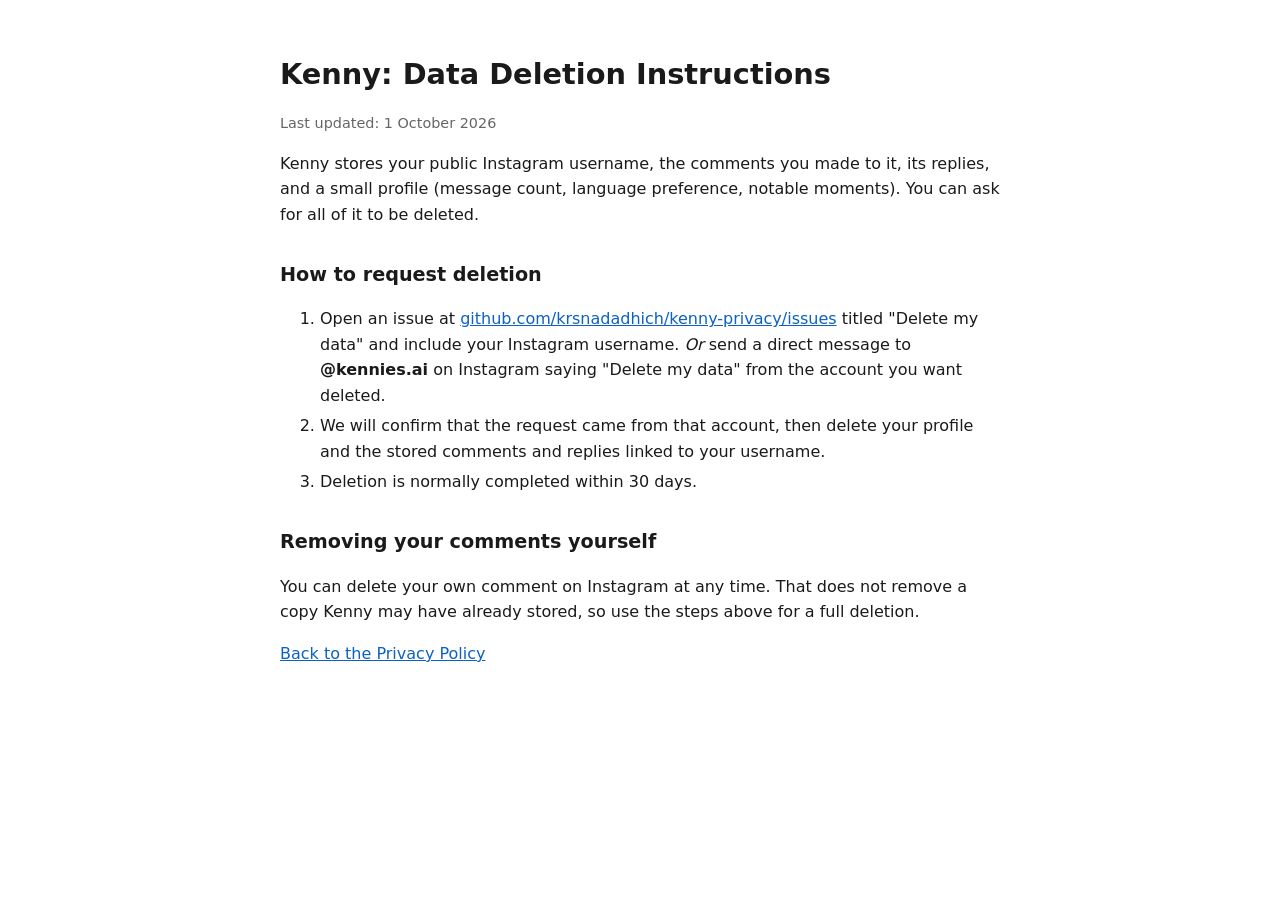
==== data-deletion.html @ 609c929e "Add Kenny privacy policy and data deletion pages" ====
<!doctype html>
<html lang="en">
<head>
<meta charset="utf-8">
<meta name="viewport" content="width=device-width,initial-scale=1">
<title>Kenny Data Deletion Instructions</title>
<link rel="stylesheet" href="style.css">
</head>
<body>
<h1>Kenny: Data Deletion Instructions</h1>
<p class="meta">Last updated: 1 October 2026</p>

<p>Kenny stores your public Instagram username, the comments you made to it, its replies, and a small profile (message count, language preference, notable moments). You can ask for all of it to be deleted.</p>

<h2>How to request deletion</h2>
<ol>
<li>Open an issue at <a href="https://github.com/krsnadadhich/kenny-privacy/issues">github.com/krsnadadhich/kenny-privacy/issues</a> titled "Delete my data" and include your Instagram username. <em>Or</em> send a direct message to <strong>@kennies.ai</strong> on Instagram saying "Delete my data" from the account you want deleted.</li>
<li>We will confirm that the request came from that account, then delete your profile and the stored comments and replies linked to your username.</li>
<li>Deletion is normally completed within 30 days.</li>
</ol>

<h2>Removing your comments yourself</h2>
<p>You can delete your own comment on Instagram at any time. That does not remove a copy Kenny may have already stored, so use the steps above for a full deletion.</p>

<p><a href="index.html">Back to the Privacy Policy</a></p>
</body>
</html>
---- style.css ----
body{font-family:system-ui,-apple-system,Segoe UI,Roboto,sans-serif;line-height:1.6;max-width:720px;margin:0 auto;padding:2rem 1.25rem;color:#1a1a1a;background:#fff}
h1{font-size:1.8rem;margin-bottom:.25rem}h2{font-size:1.2rem;margin-top:2rem}
.meta{color:#666;font-size:.9rem}a{color:#0b61c4}li{margin:.3rem 0}
@media(prefers-color-scheme:dark){body{background:#121212;color:#e6e6e6}.meta{color:#999}a{color:#6ab0ff}}
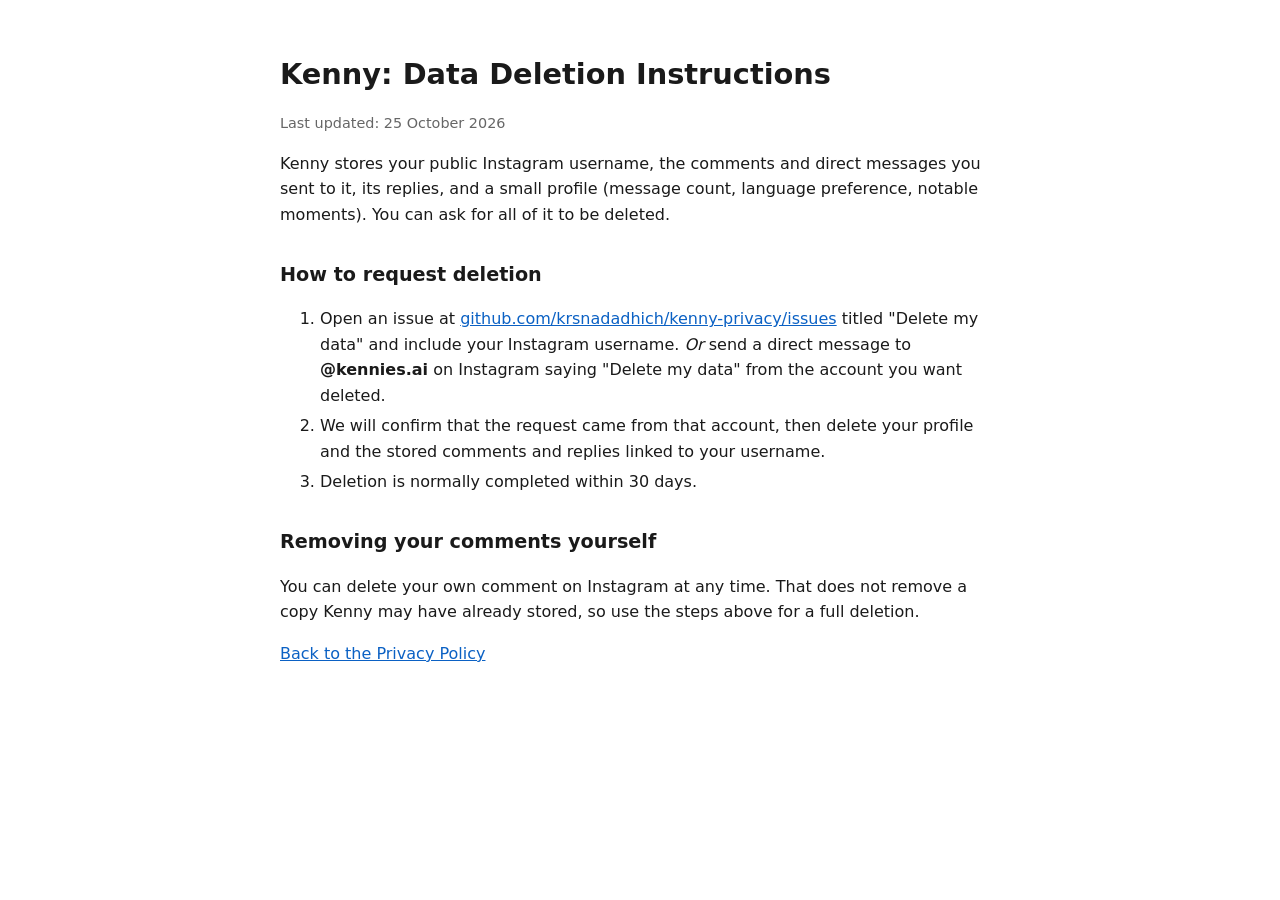
==== commit e678ea99: "Update privacy policy: DMs, images, autonomy, providers Co-Authored-By: Claude Sonnet 5.5 <noreply@a" ====
--- a/data-deletion.html
+++ b/data-deletion.html
@@ -8,9 +8,9 @@
 </head>
 <body>
 <h1>Kenny: Data Deletion Instructions</h1>
-<p class="meta">Last updated: 1 October 2026</p>
+<p class="meta">Last updated: 25 October 2026</p>
 
-<p>Kenny stores your public Instagram username, the comments you made to it, its replies, and a small profile (message count, language preference, notable moments). You can ask for all of it to be deleted.</p>
+<p>Kenny stores your public Instagram username, the comments and direct messages you sent to it, its replies, and a small profile (message count, language preference, notable moments). You can ask for all of it to be deleted.</p>
 
 <h2>How to request deletion</h2>
 <ol>
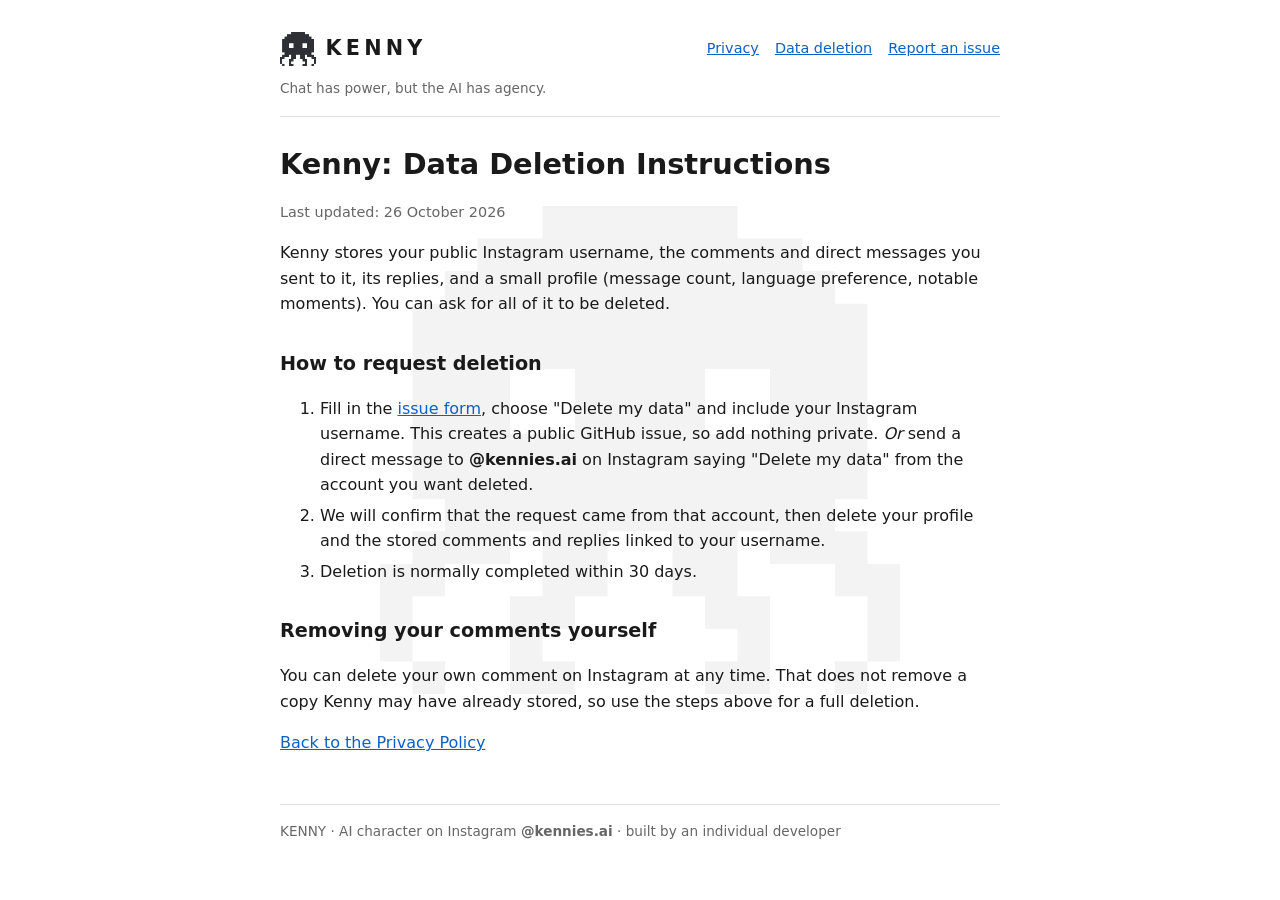
==== commit 0735e28b: "Add Kenny branding, logo background and GitHub issue form Co-Authored-By: Claude Sonnet 5.5 <noreply" ====
--- a/data-deletion.html
+++ b/data-deletion.html
@@ -5,16 +5,18 @@
 <meta name="viewport" content="width=device-width,initial-scale=1">
 <title>Kenny Data Deletion Instructions</title>
 <link rel="stylesheet" href="style.css">
+<link rel="icon" href="kenny-logo.png">
 </head>
 <body>
+<header class="brand"><a class="logo" href="index.html"><img src="kenny-logo.png" alt=""><span class="word">KENNY</span></a><nav><a href="index.html">Privacy</a><a href="data-deletion.html">Data deletion</a><a href="report.html">Report an issue</a></nav><span class="tag">Chat has power, but the AI has agency.</span></header>
 <h1>Kenny: Data Deletion Instructions</h1>
-<p class="meta">Last updated: 25 October 2026</p>
+<p class="meta">Last updated: 26 October 2026</p>
 
 <p>Kenny stores your public Instagram username, the comments and direct messages you sent to it, its replies, and a small profile (message count, language preference, notable moments). You can ask for all of it to be deleted.</p>
 
 <h2>How to request deletion</h2>
 <ol>
-<li>Open an issue at <a href="https://github.com/krsnadadhich/kenny-privacy/issues">github.com/krsnadadhich/kenny-privacy/issues</a> titled "Delete my data" and include your Instagram username. <em>Or</em> send a direct message to <strong>@kennies.ai</strong> on Instagram saying "Delete my data" from the account you want deleted.</li>
+<li>Fill in the <a href="report.html">issue form</a>, choose "Delete my data" and include your Instagram username. This creates a public GitHub issue, so add nothing private. <em>Or</em> send a direct message to <strong>@kennies.ai</strong> on Instagram saying "Delete my data" from the account you want deleted.</li>
 <li>We will confirm that the request came from that account, then delete your profile and the stored comments and replies linked to your username.</li>
 <li>Deletion is normally completed within 30 days.</li>
 </ol>
@@ -23,5 +25,6 @@
 <p>You can delete your own comment on Instagram at any time. That does not remove a copy Kenny may have already stored, so use the steps above for a full deletion.</p>
 
 <p><a href="index.html">Back to the Privacy Policy</a></p>
+<footer>KENNY &middot; AI character on Instagram <strong>@kennies.ai</strong> &middot; built by an individual developer</footer>
 </body>
 </html>
--- a/style.css
+++ b/style.css
@@ -2,3 +2,19 @@
 h1{font-size:1.8rem;margin-bottom:.25rem}h2{font-size:1.2rem;margin-top:2rem}
 .meta{color:#666;font-size:.9rem}a{color:#0b61c4}li{margin:.3rem 0}
 @media(prefers-color-scheme:dark){body{background:#121212;color:#e6e6e6}.meta{color:#999}a{color:#6ab0ff}}
+body{position:relative}
+body::before{content:"";position:fixed;inset:0;z-index:-1;pointer-events:none;background:#1a1a1a;opacity:.05;-webkit-mask:url(kenny-logo.png) center/min(70vmin,520px) no-repeat;mask:url(kenny-logo.png) center/min(70vmin,520px) no-repeat}
+@media(prefers-color-scheme:dark){body::before{background:#f3f0e8;opacity:.07}}
+.brand{display:flex;align-items:center;gap:.75rem;padding-bottom:1rem;border-bottom:1px solid rgba(128,128,128,.25);margin-bottom:1.5rem;flex-wrap:wrap}
+.brand a.logo{display:flex;align-items:center;gap:.6rem;text-decoration:none;color:inherit}
+.brand img{width:36px;height:auto;filter:invert(.85)}
+.brand .word{font-weight:800;letter-spacing:.2em;font-size:1.3rem}
+.brand .tag{color:#666;font-size:.85rem;flex-basis:100%}
+.brand nav{margin-left:auto;display:flex;gap:1rem;font-size:.9rem}
+footer{margin-top:3rem;padding-top:1rem;border-top:1px solid rgba(128,128,128,.25);color:#666;font-size:.85rem}
+form{display:grid;gap:1rem;margin-top:1.5rem}
+label{display:grid;gap:.3rem;font-weight:600;font-size:.95rem}
+input,select,textarea,button{font:inherit;padding:.6rem .75rem;border:1px solid rgba(128,128,128,.5);border-radius:6px;background:transparent;color:inherit}
+button{background:#1a1a1a;color:#f3f0e8;font-weight:700;cursor:pointer;border-color:#1a1a1a}
+.notice{border:1px solid rgba(128,128,128,.4);border-radius:6px;padding:.75rem 1rem;font-size:.92rem}
+@media(prefers-color-scheme:dark){.brand img{filter:none}.brand .tag,footer{color:#999}button{background:#f3f0e8;color:#121212}select option{background:#121212}}
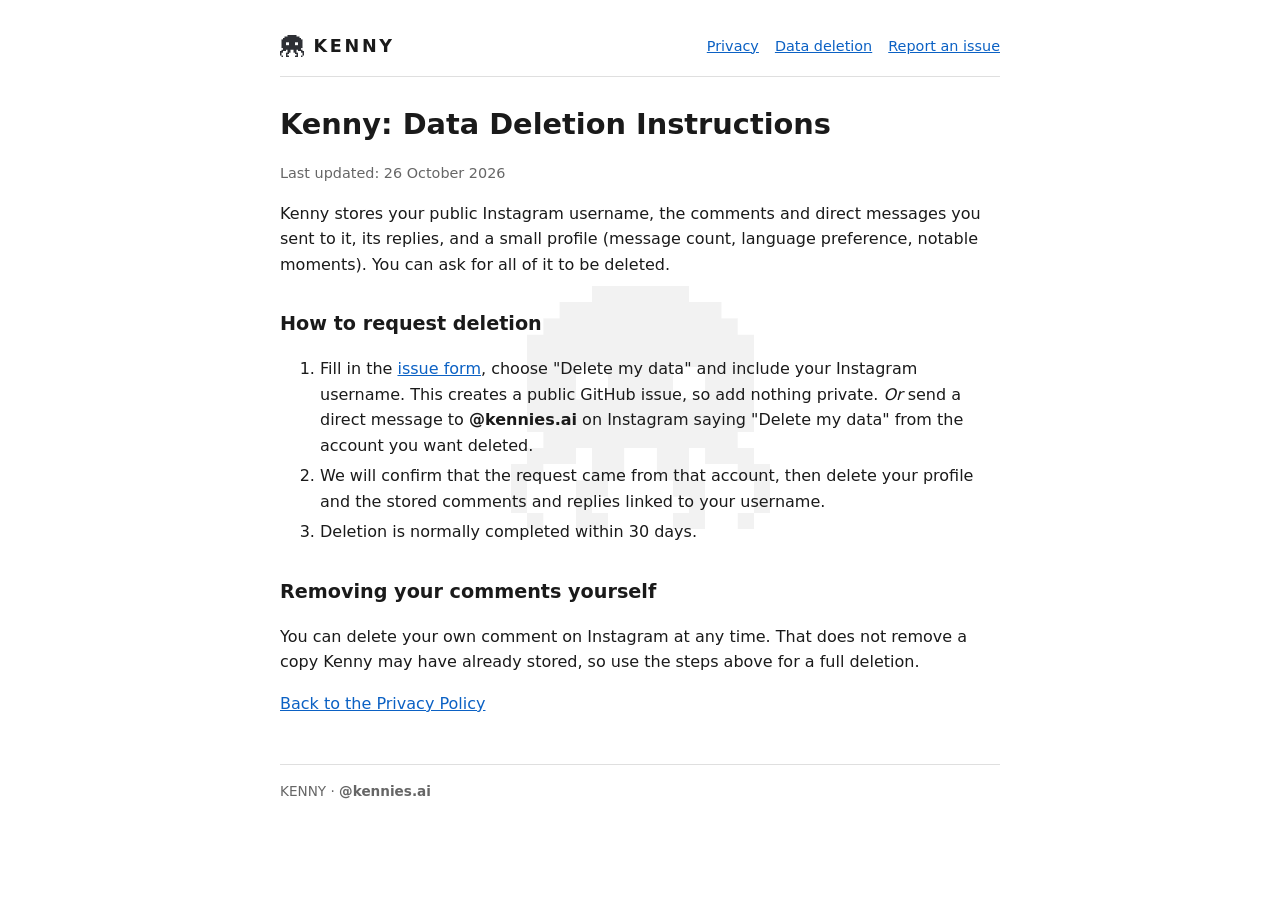
==== commit c0bb8403: "Subtle logo watermark behind text, slimmer branding Co-Authored-By: Claude Sonnet 5.5 <noreply@anthr" ====
--- a/data-deletion.html
+++ b/data-deletion.html
@@ -8,7 +8,8 @@
 <link rel="icon" href="kenny-logo.png">
 </head>
 <body>
-<header class="brand"><a class="logo" href="index.html"><img src="kenny-logo.png" alt=""><span class="word">KENNY</span></a><nav><a href="index.html">Privacy</a><a href="data-deletion.html">Data deletion</a><a href="report.html">Report an issue</a></nav><span class="tag">Chat has power, but the AI has agency.</span></header>
+<header class="brand"><a class="logo" href="index.html"><img src="kenny-logo.png" alt=""><span class="word">KENNY</span></a><nav><a href="index.html">Privacy</a><a href="data-deletion.html">Data deletion</a><a href="report.html">Report an issue</a></nav></header>
+<main>
 <h1>Kenny: Data Deletion Instructions</h1>
 <p class="meta">Last updated: 26 October 2026</p>
 
@@ -25,6 +26,7 @@
 <p>You can delete your own comment on Instagram at any time. That does not remove a copy Kenny may have already stored, so use the steps above for a full deletion.</p>
 
 <p><a href="index.html">Back to the Privacy Policy</a></p>
-<footer>KENNY &middot; AI character on Instagram <strong>@kennies.ai</strong> &middot; built by an individual developer</footer>
+</main>
+<footer>KENNY &middot; <strong>@kennies.ai</strong></footer>
 </body>
 </html>
--- a/style.css
+++ b/style.css
@@ -2,14 +2,10 @@
 h1{font-size:1.8rem;margin-bottom:.25rem}h2{font-size:1.2rem;margin-top:2rem}
 .meta{color:#666;font-size:.9rem}a{color:#0b61c4}li{margin:.3rem 0}
 @media(prefers-color-scheme:dark){body{background:#121212;color:#e6e6e6}.meta{color:#999}a{color:#6ab0ff}}
-body{position:relative}
-body::before{content:"";position:fixed;inset:0;z-index:-1;pointer-events:none;background:#1a1a1a;opacity:.05;-webkit-mask:url(kenny-logo.png) center/min(70vmin,520px) no-repeat;mask:url(kenny-logo.png) center/min(70vmin,520px) no-repeat}
-@media(prefers-color-scheme:dark){body::before{background:#f3f0e8;opacity:.07}}
 .brand{display:flex;align-items:center;gap:.75rem;padding-bottom:1rem;border-bottom:1px solid rgba(128,128,128,.25);margin-bottom:1.5rem;flex-wrap:wrap}
 .brand a.logo{display:flex;align-items:center;gap:.6rem;text-decoration:none;color:inherit}
-.brand img{width:36px;height:auto;filter:invert(.85)}
-.brand .word{font-weight:800;letter-spacing:.2em;font-size:1.3rem}
-.brand .tag{color:#666;font-size:.85rem;flex-basis:100%}
+.brand img{width:24px;height:auto;filter:invert(.85)}
+.brand .word{font-weight:800;letter-spacing:.15em;font-size:1.1rem}
 .brand nav{margin-left:auto;display:flex;gap:1rem;font-size:.9rem}
 footer{margin-top:3rem;padding-top:1rem;border-top:1px solid rgba(128,128,128,.25);color:#666;font-size:.85rem}
 form{display:grid;gap:1rem;margin-top:1.5rem}
@@ -17,4 +13,7 @@
 input,select,textarea,button{font:inherit;padding:.6rem .75rem;border:1px solid rgba(128,128,128,.5);border-radius:6px;background:transparent;color:inherit}
 button{background:#1a1a1a;color:#f3f0e8;font-weight:700;cursor:pointer;border-color:#1a1a1a}
 .notice{border:1px solid rgba(128,128,128,.4);border-radius:6px;padding:.75rem 1rem;font-size:.92rem}
-@media(prefers-color-scheme:dark){.brand img{filter:none}.brand .tag,footer{color:#999}button{background:#f3f0e8;color:#121212}select option{background:#121212}}
+@media(prefers-color-scheme:dark){.brand img{filter:none}footer{color:#999}button{background:#f3f0e8;color:#121212}select option{background:#121212}}
+main{position:relative;isolation:isolate;min-height:14rem}
+main::before{content:"";position:absolute;z-index:-1;pointer-events:none;left:50%;top:max(1rem,min(30%,12rem));width:min(60%,260px);aspect-ratio:1024/960;transform:translateX(-50%);background:#1a1a1a;opacity:.05;-webkit-mask:url(kenny-logo.png) center/contain no-repeat;mask:url(kenny-logo.png) center/contain no-repeat}
+@media(prefers-color-scheme:dark){main::before{background:#f3f0e8;opacity:.06}}
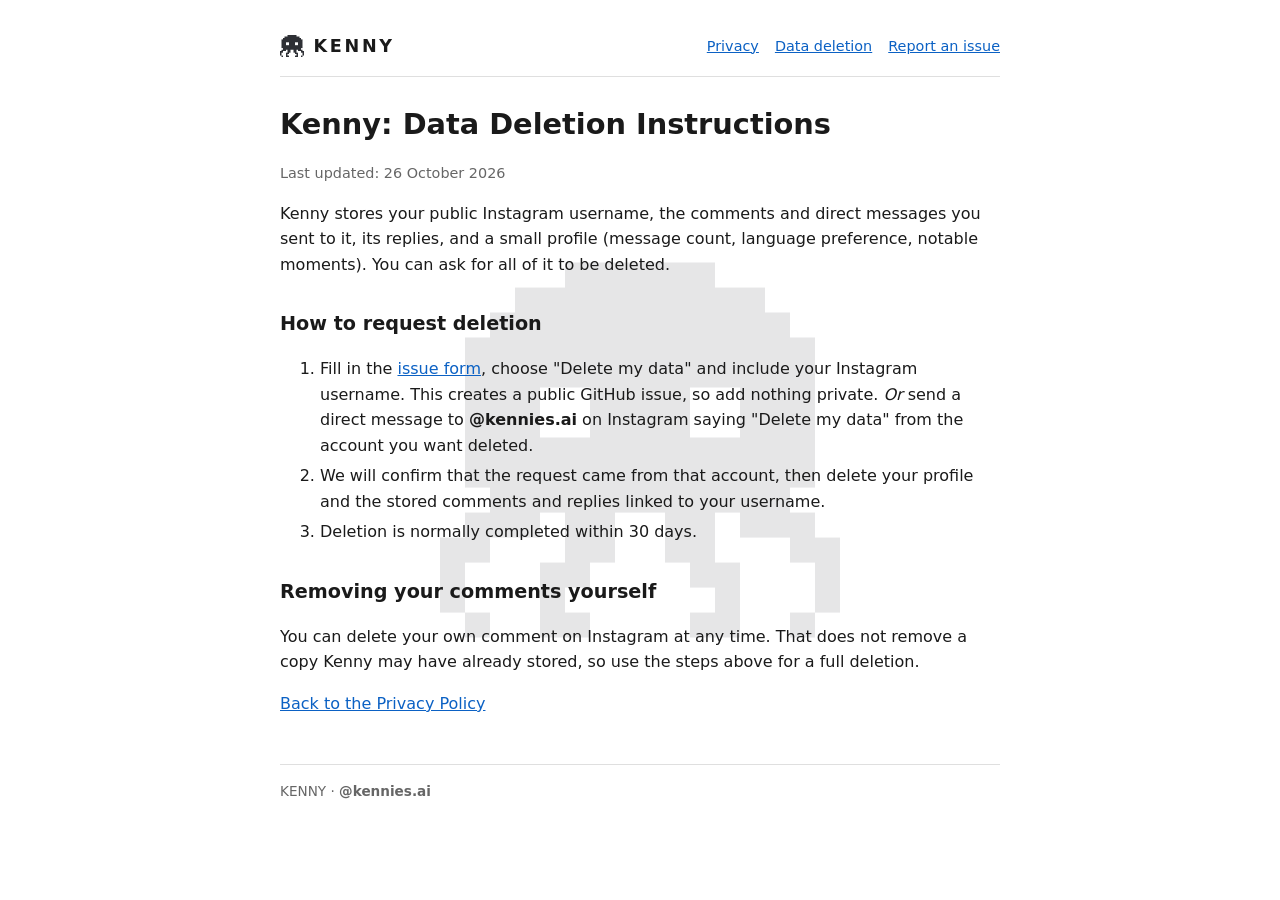
==== commit 819306df: "Fixed centered larger logo, cache-bust stylesheet Co-Authored-By: Claude Sonnet 5.5 <noreply@anthrop" ====
--- a/data-deletion.html
+++ b/data-deletion.html
@@ -4,11 +4,11 @@
 <meta charset="utf-8">
 <meta name="viewport" content="width=device-width,initial-scale=1">
 <title>Kenny Data Deletion Instructions</title>
-<link rel="stylesheet" href="style.css">
+<link rel="stylesheet" href="style.css?v=4">
 <link rel="icon" href="kenny-logo.png">
 </head>
 <body>
-<header class="brand"><a class="logo" href="index.html"><img src="kenny-logo.png" alt=""><span class="word">KENNY</span></a><nav><a href="index.html">Privacy</a><a href="data-deletion.html">Data deletion</a><a href="report.html">Report an issue</a></nav></header>
+<header class="brand"><a class="logo" href="index.html"><img src="kenny-logo.png" alt="" width="24"><span class="word">KENNY</span></a><nav><a href="index.html">Privacy</a><a href="data-deletion.html">Data deletion</a><a href="report.html">Report an issue</a></nav></header>
 <main>
 <h1>Kenny: Data Deletion Instructions</h1>
 <p class="meta">Last updated: 26 October 2026</p>
--- a/style.css
+++ b/style.css
@@ -15,5 +15,5 @@
 .notice{border:1px solid rgba(128,128,128,.4);border-radius:6px;padding:.75rem 1rem;font-size:.92rem}
 @media(prefers-color-scheme:dark){.brand img{filter:none}footer{color:#999}button{background:#f3f0e8;color:#121212}select option{background:#121212}}
 main{position:relative;isolation:isolate;min-height:14rem}
-main::before{content:"";position:absolute;z-index:-1;pointer-events:none;left:50%;top:max(1rem,min(30%,12rem));width:min(60%,260px);aspect-ratio:1024/960;transform:translateX(-50%);background:#1a1a1a;opacity:.05;-webkit-mask:url(kenny-logo.png) center/contain no-repeat;mask:url(kenny-logo.png) center/contain no-repeat}
-@media(prefers-color-scheme:dark){main::before{background:#f3f0e8;opacity:.06}}
+main::before{content:"";position:fixed;z-index:-1;pointer-events:none;left:50%;top:50%;width:min(80vw,400px);aspect-ratio:1024/960;transform:translate(-50%,-50%);background:url(kenny-logo.png) center/contain no-repeat;filter:invert(1);opacity:.10}
+@media(prefers-color-scheme:dark){main::before{filter:none;opacity:.10}}
